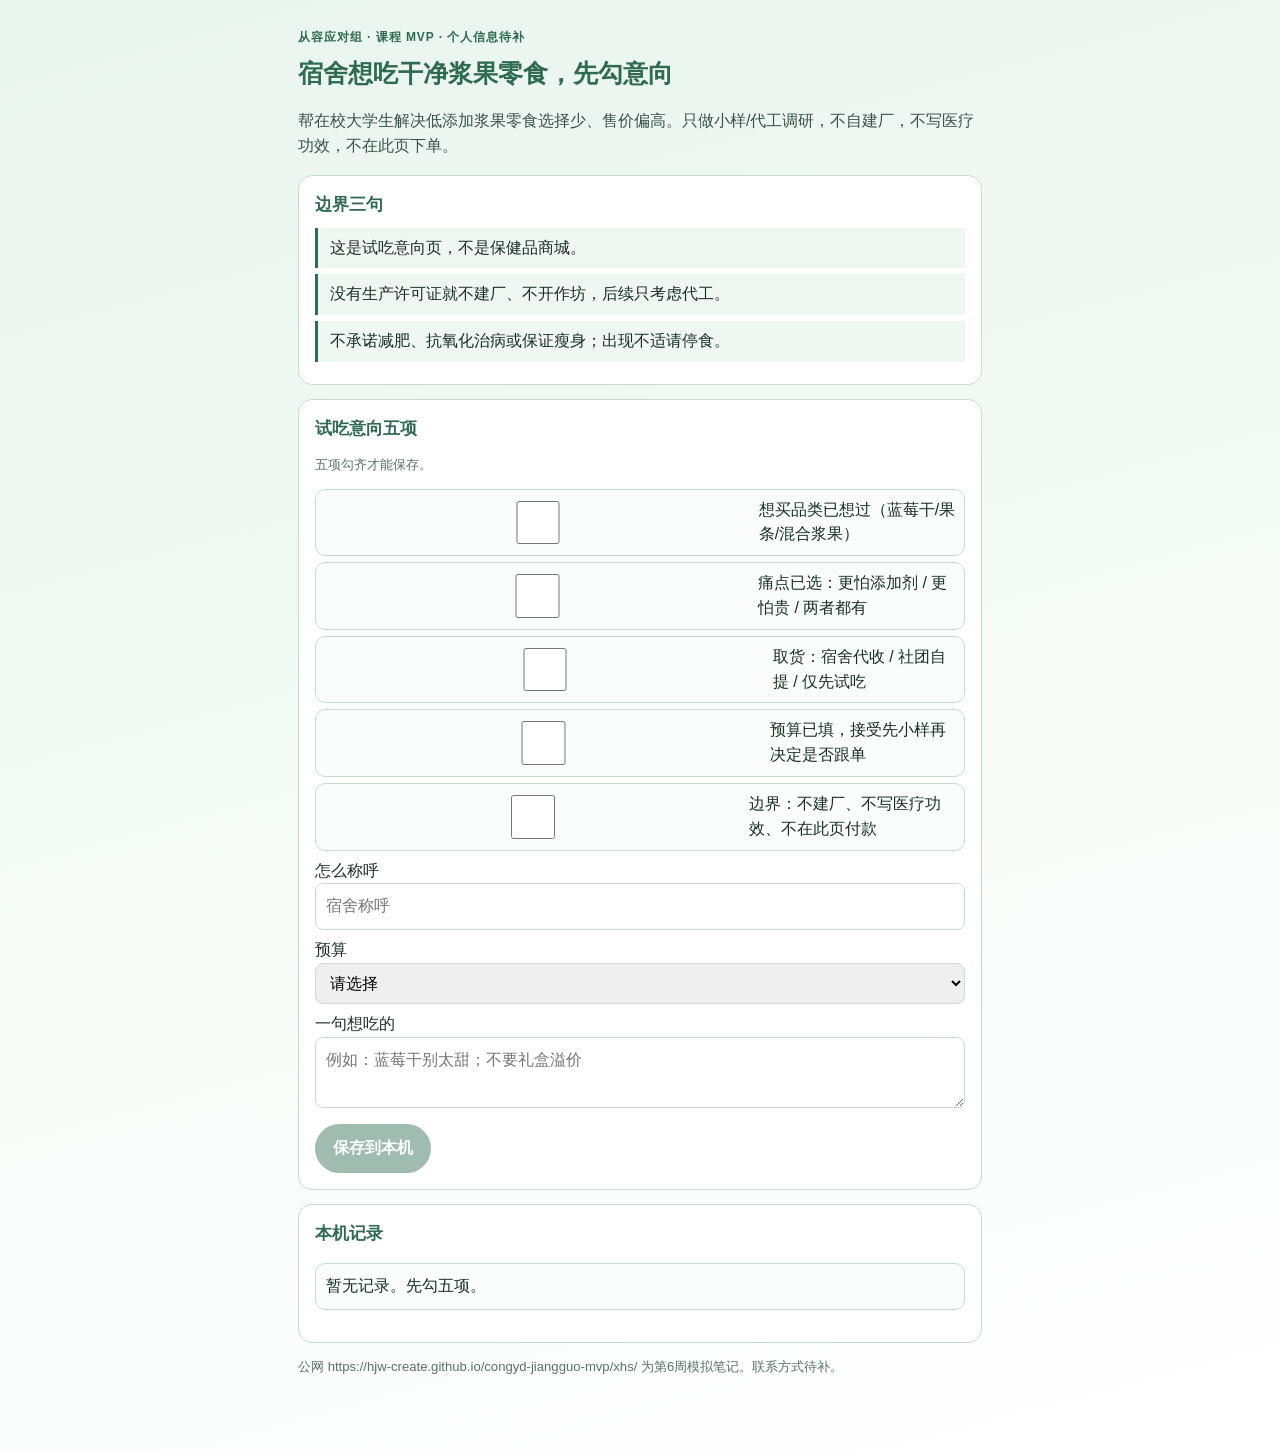
==== index.html @ 35e3295c "add index.html" ====
<!DOCTYPE html>
<html lang="zh-CN">
<head>
<meta charset="utf-8"/><meta name="viewport" content="width=device-width,initial-scale=1"/>
<title>低添加浆果小样意向 · 从容应对组</title>
<style>
:root{--g:#2f6b52;--g2:#3d8a68;--bg:#f4faf6;--ink:#1a2e24;--line:#c5ddd0}
*{box-sizing:border-box}body{margin:0;font-family:"Segoe UI","PingFang SC","Microsoft YaHei",sans-serif;background:linear-gradient(165deg,#e8f5ee,#f4faf6 45%,#fff);color:var(--ink);line-height:1.55}
.wrap{max-width:720px;margin:0 auto;padding:28px 18px 64px}
.kicker{font-size:12px;color:var(--g);font-weight:700;letter-spacing:.08em}
h1{font-size:1.55rem;margin:8px 0 10px;color:var(--g)}
.lead{color:#3a5348}
.card{background:#fff;border:1px solid var(--line);border-radius:14px;padding:16px;margin:14px 0}
.card h2{margin:0 0 10px;color:var(--g);font-size:1.05rem}
.bound span{display:block;background:#eef7f1;border-left:3px solid var(--g);padding:8px 12px;margin:6px 0}
label.ck{display:flex;gap:8px;padding:8px;border:1px solid var(--line);border-radius:10px;margin:6px 0;background:#fafdfb}
.field{margin:8px 0}input,select,textarea{width:100%;padding:10px;border:1px solid var(--line);border-radius:8px;font:inherit}
.btn{background:var(--g);color:#fff;border:0;padding:12px 18px;border-radius:999px;font:inherit;font-weight:700;cursor:pointer}
.btn:disabled{opacity:.45} .err{color:#a33;display:none} .hint{font-size:.82rem;color:#5a7266}
.list{list-style:none;padding:0}.list li{border:1px solid var(--line);border-radius:10px;padding:10px;margin:6px 0;background:#fafdfb}
</style>
</head>
<body>
<div class="wrap">
  <div class="kicker">从容应对组 · 课程 MVP · 个人信息待补</div>
  <h1>宿舍想吃干净浆果零食，先勾意向</h1>
  <p class="lead">帮在校大学生解决低添加浆果零食选择少、售价偏高。只做小样/代工调研，不自建厂，不写医疗功效，不在此页下单。</p>
  <div class="card"><h2>边界三句</h2><div class="bound">
    <span>这是试吃意向页，不是保健品商城。</span>
    <span>没有生产许可证就不建厂、不开作坊，后续只考虑代工。</span>
    <span>不承诺减肥、抗氧化治病或保证瘦身；出现不适请停食。</span>
  </div></div>
  <div class="card"><h2>试吃意向五项</h2>
    <p class="hint">五项勾齐才能保存。</p>
    <form id="f">
      <label class="ck"><input type="checkbox" name="c1"/> 想买品类已想过（蓝莓干/果条/混合浆果）</label>
      <label class="ck"><input type="checkbox" name="c2"/> 痛点已选：更怕添加剂 / 更怕贵 / 两者都有</label>
      <label class="ck"><input type="checkbox" name="c3"/> 取货：宿舍代收 / 社团自提 / 仅先试吃</label>
      <label class="ck"><input type="checkbox" name="c4"/> 预算已填，接受先小样再决定是否跟单</label>
      <label class="ck"><input type="checkbox" name="c5"/> 边界：不建厂、不写医疗功效、不在此页付款</label>
      <div class="field"><span>怎么称呼</span><input name="who" required placeholder="宿舍称呼"/></div>
      <div class="field"><span>预算</span><select name="budget" required><option value="">请选择</option><option>10 以内先尝</option><option>10–25</option><option>25–40</option><option>看克重再说</option></select></div>
      <div class="field"><span>一句想吃的</span><textarea name="note" placeholder="例如：蓝莓干别太甜；不要礼盒溢价"></textarea></div>
      <button class="btn" id="save" type="submit" disabled>保存到本机</button>
      <div class="err" id="err"></div>
    </form>
  </div>
  <div class="card"><h2>本机记录</h2><ul class="list" id="list"><li>暂无</li></ul></div>
  <p class="hint">公网 https://hjw-create.github.io/congyd-jiangguo-mvp/xhs/ 为第6周模拟笔记。联系方式待补。</p>
</div>
<script>
(function(){
  var KEY='congyd_jiangguo_v1';
  var boxes=[].slice.call(document.querySelectorAll('#f input[type=checkbox]'));
  var save=document.getElementById('save');
  function all(){return boxes.every(function(c){return c.checked})}
  boxes.forEach(function(c){c.onchange=function(){save.disabled=!all()}});
  function load(){try{return JSON.parse(localStorage.getItem(KEY)||'[]')}catch(e){return[]}}
  function render(){
    var rows=load(), box=document.getElementById('list');
    if(!rows.length){box.innerHTML='<li>暂无记录。先勾五项。</li>';return}
    box.innerHTML=rows.map(function(r){return '<li>'+r.who+' · '+r.budget+' · '+(r.note||'无备注')+'<div class="hint">'+r.at+'</div></li>'}).join('');
  }
  document.getElementById('f').onsubmit=function(e){
    e.preventDefault();
    var err=document.getElementById('err'); err.style.display='none';
    if(!all()){err.textContent='请先勾齐五项';err.style.display='block';return}
    var fd=new FormData(e.target);
    var rows=load();
    rows.unshift({who:fd.get('who'),budget:fd.get('budget'),note:(fd.get('note')||'').trim(),at:new Date().toLocaleString('zh-CN',{hour12:false})});
    localStorage.setItem(KEY,JSON.stringify(rows.slice(0,40)));
    e.target.reset(); boxes.forEach(function(c){c.checked=false}); save.disabled=true; render();
  };
  render();
})();
</script>
</body>
</html>
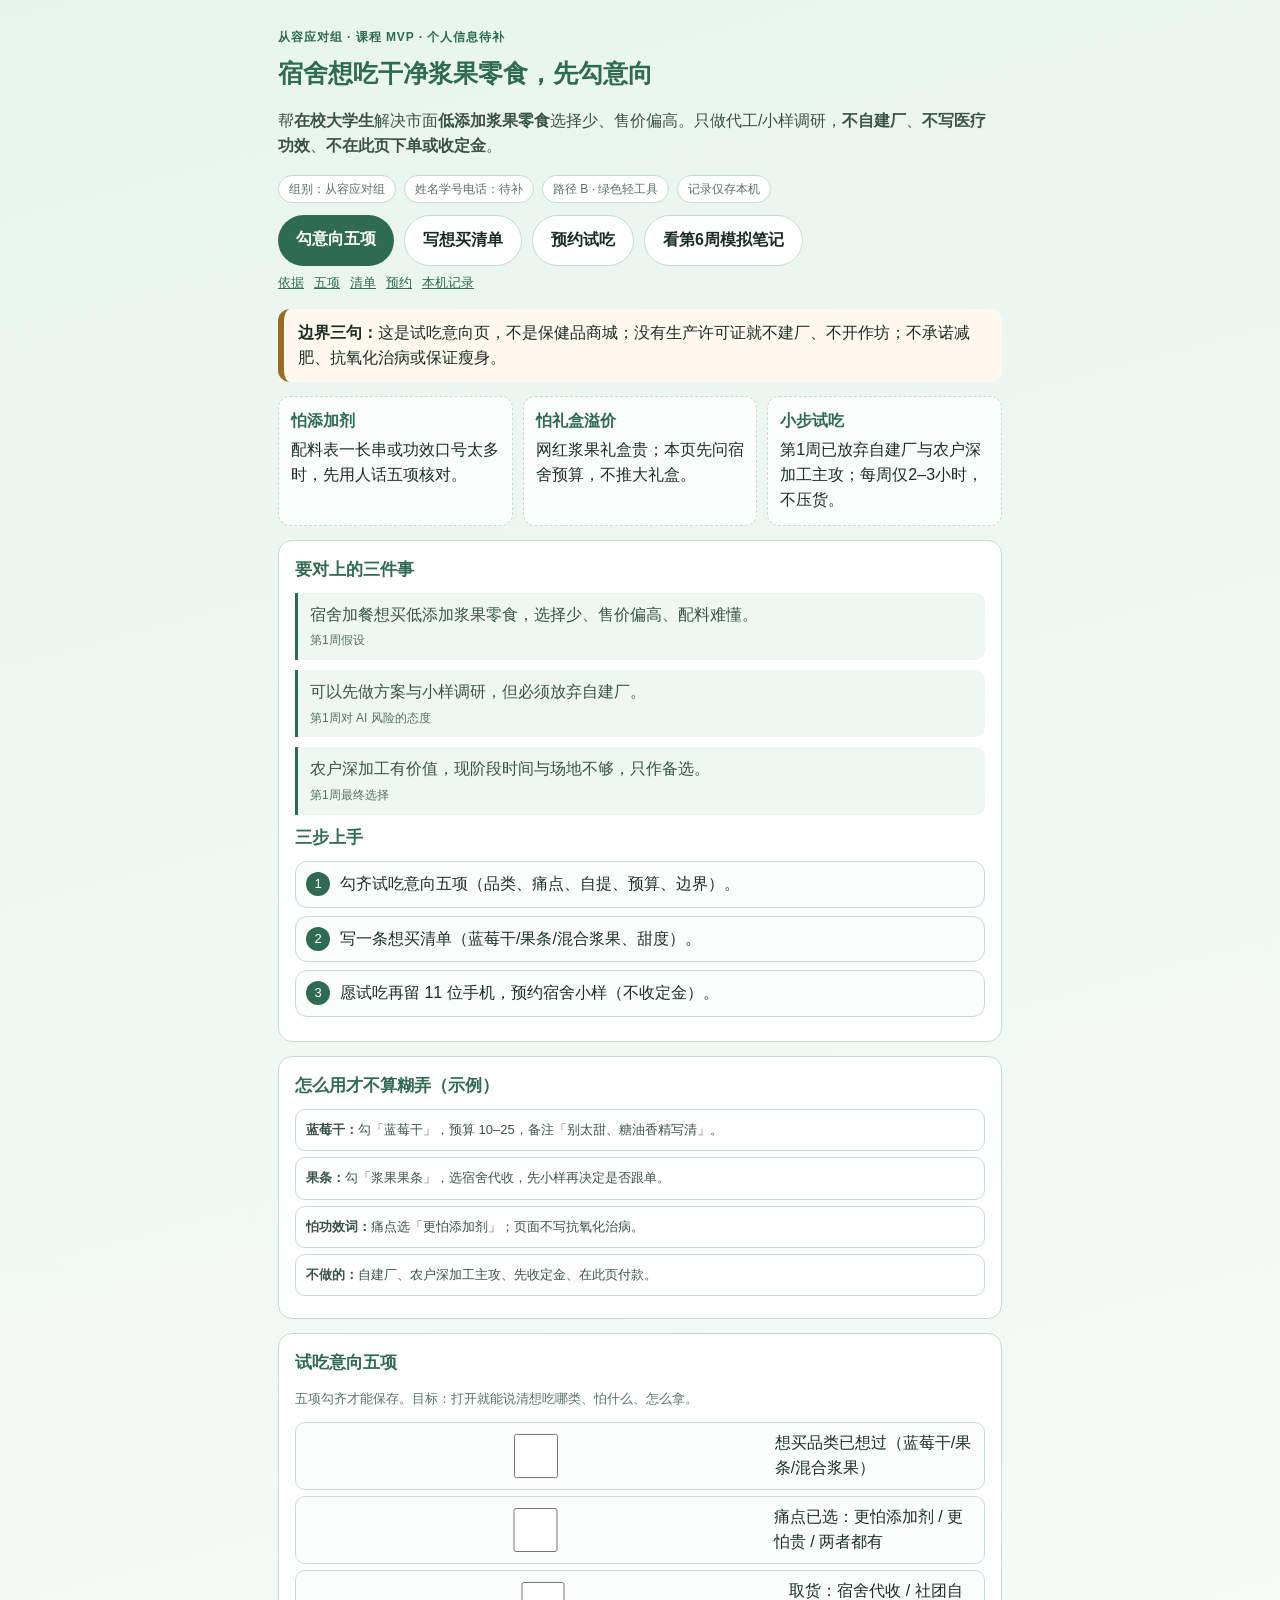
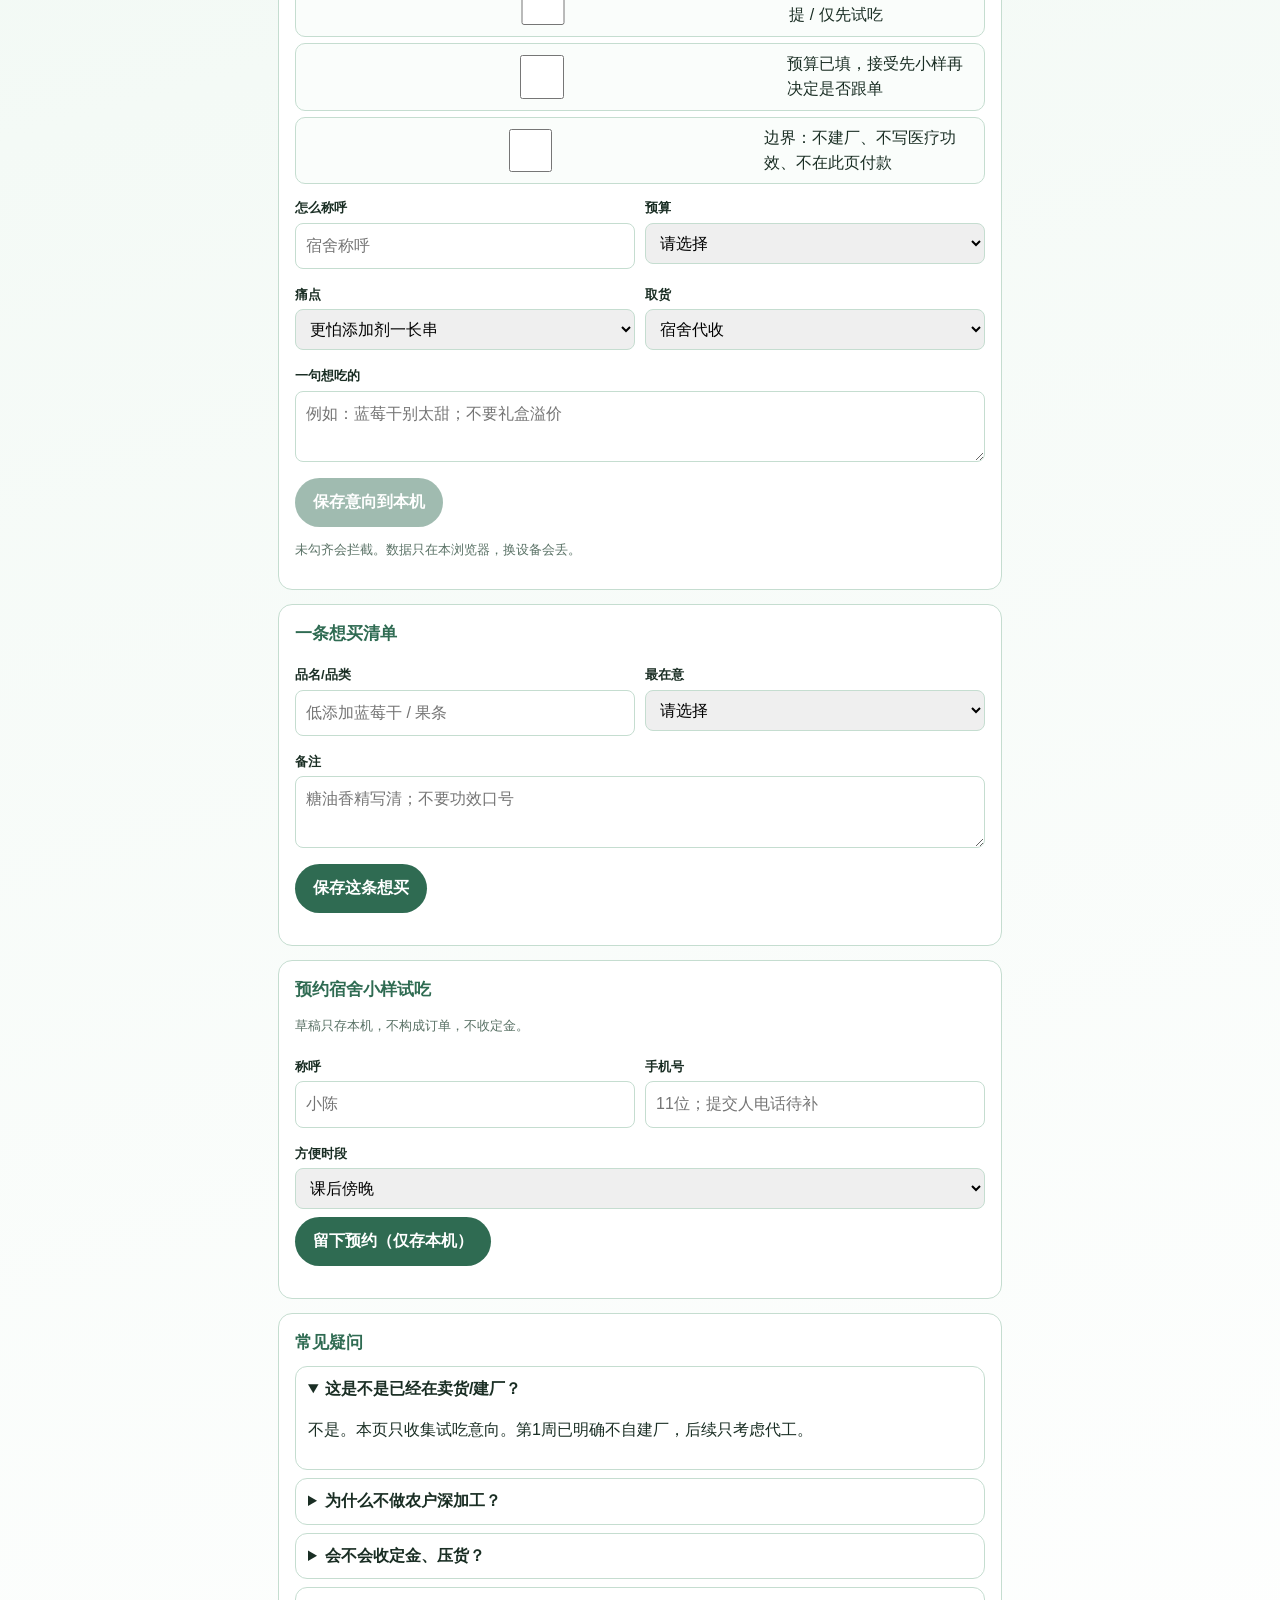
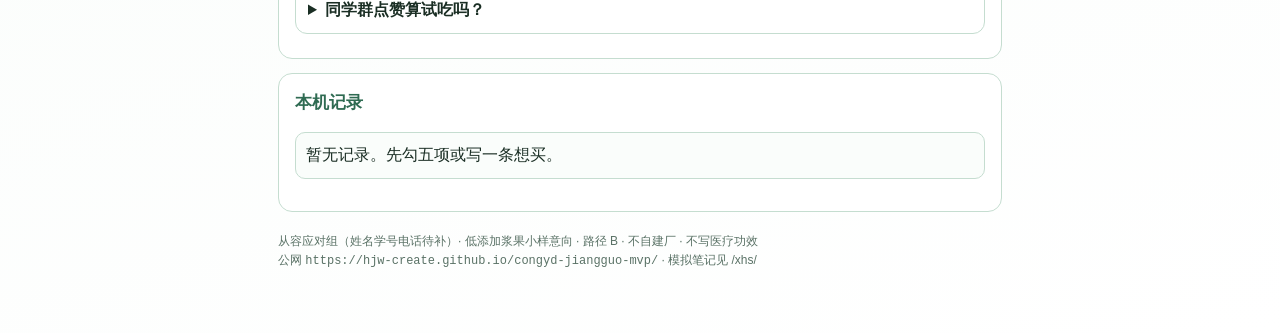
==== commit 63568e51: "add index.html" ====
--- a/index.html
+++ b/index.html
@@ -4,49 +4,181 @@
 <meta charset="utf-8"/><meta name="viewport" content="width=device-width,initial-scale=1"/>
 <title>低添加浆果小样意向 · 从容应对组</title>
 <style>
-:root{--g:#2f6b52;--g2:#3d8a68;--bg:#f4faf6;--ink:#1a2e24;--line:#c5ddd0}
-*{box-sizing:border-box}body{margin:0;font-family:"Segoe UI","PingFang SC","Microsoft YaHei",sans-serif;background:linear-gradient(165deg,#e8f5ee,#f4faf6 45%,#fff);color:var(--ink);line-height:1.55}
-.wrap{max-width:720px;margin:0 auto;padding:28px 18px 64px}
+:root{--g:#2f6b52;--g2:#3d8a68;--bg:#f4faf6;--ink:#1a2e24;--line:#c5ddd0;--warn:#9a6b20}
+*{box-sizing:border-box}html{scroll-behavior:smooth}
+body{margin:0;font-family:"Segoe UI","PingFang SC","Microsoft YaHei",sans-serif;background:linear-gradient(165deg,#e8f5ee,#f4faf6 45%,#fff);color:var(--ink);line-height:1.55}
+.wrap{max-width:760px;margin:0 auto;padding:28px 18px 64px}
 .kicker{font-size:12px;color:var(--g);font-weight:700;letter-spacing:.08em}
 h1{font-size:1.55rem;margin:8px 0 10px;color:var(--g)}
 .lead{color:#3a5348}
+.chips{display:flex;flex-wrap:wrap;gap:8px;margin:12px 0}
+.chip{font-size:12px;background:#fff;border:1px solid var(--line);border-radius:999px;padding:4px 10px;color:#5a7266}
+.cta{display:flex;flex-wrap:wrap;gap:10px;margin:12px 0 4px}
 .card{background:#fff;border:1px solid var(--line);border-radius:14px;padding:16px;margin:14px 0}
 .card h2{margin:0 0 10px;color:var(--g);font-size:1.05rem}
 .bound span{display:block;background:#eef7f1;border-left:3px solid var(--g);padding:8px 12px;margin:6px 0}
-label.ck{display:flex;gap:8px;padding:8px;border:1px solid var(--line);border-radius:10px;margin:6px 0;background:#fafdfb}
-.field{margin:8px 0}input,select,textarea{width:100%;padding:10px;border:1px solid var(--line);border-radius:8px;font:inherit}
-.btn{background:var(--g);color:#fff;border:0;padding:12px 18px;border-radius:999px;font:inherit;font-weight:700;cursor:pointer}
-.btn:disabled{opacity:.45} .err{color:#a33;display:none} .hint{font-size:.82rem;color:#5a7266}
+.g3{display:grid;gap:10px}@media(min-width:640px){.g3{grid-template-columns:repeat(3,1fr)}}
+.risk{padding:12px;border:1px dashed var(--line);border-radius:12px;background:#fafdfb}
+.risk b{display:block;color:var(--g);margin-bottom:4px}
+.q{margin:0 0 10px;padding:10px 12px;background:#eef7f1;border-left:3px solid var(--g);border-radius:0 10px 10px 0;color:#3a5348}
+.q cite{display:block;margin-top:4px;font-size:12px;color:#5a7266;font-style:normal}
+.steps{list-style:none;margin:0;padding:0;counter-reset:s}
+.steps li{counter-increment:s;position:relative;padding:10px 10px 10px 44px;border:1px solid var(--line);border-radius:12px;margin:0 0 8px;background:#fafdfb}
+.steps li::before{content:counter(s);position:absolute;left:10px;top:10px;width:24px;height:24px;border-radius:50%;background:var(--g);color:#fff;font-size:13px;display:flex;align-items:center;justify-content:center}
+label.ck{display:flex;gap:8px;padding:8px;border:1px solid var(--line);border-radius:10px;margin:6px 0;background:#fafdfb;cursor:pointer}
+.field{margin:8px 0}.field>span{display:block;font-size:13px;font-weight:700;margin-bottom:4px}
+input,select,textarea{width:100%;padding:10px;border:1px solid var(--line);border-radius:8px;font:inherit}
+textarea{min-height:64px;resize:vertical}
+.row2{display:grid;gap:10px}@media(min-width:560px){.row2{grid-template-columns:1fr 1fr}}
+.btn{background:var(--g);color:#fff;border:0;padding:12px 18px;border-radius:999px;font:inherit;font-weight:700;cursor:pointer;text-decoration:none;display:inline-block}
+.btn:disabled{opacity:.45}.btn-g{background:#fff;color:var(--ink);border:1px solid var(--line)}
+.err{color:#a33;display:none}.ok{color:#0b6b4a;font-weight:700}.hint{font-size:.82rem;color:#5a7266}
 .list{list-style:none;padding:0}.list li{border:1px solid var(--line);border-radius:10px;padding:10px;margin:6px 0;background:#fafdfb}
+.ex div{padding:10px;border:1px solid var(--line);border-radius:10px;margin:6px 0;font-size:13px;color:#3a5348}
+.warn{padding:12px 14px;border-radius:12px;background:#fff8ee;border-left:6px solid var(--warn);margin:14px 0}
+.faq details{border:1px solid var(--line);border-radius:12px;padding:10px 12px;margin:0 0 8px;background:#fff}
+.faq summary{cursor:pointer;font-weight:700}
+nav a{margin-right:10px;color:var(--g);font-size:13px}
+footer{margin-top:20px;font-size:12px;color:#5a7266}
 </style>
 </head>
 <body>
 <div class="wrap">
   <div class="kicker">从容应对组 · 课程 MVP · 个人信息待补</div>
   <h1>宿舍想吃干净浆果零食，先勾意向</h1>
-  <p class="lead">帮在校大学生解决低添加浆果零食选择少、售价偏高。只做小样/代工调研，不自建厂，不写医疗功效，不在此页下单。</p>
-  <div class="card"><h2>边界三句</h2><div class="bound">
-    <span>这是试吃意向页，不是保健品商城。</span>
-    <span>没有生产许可证就不建厂、不开作坊，后续只考虑代工。</span>
-    <span>不承诺减肥、抗氧化治病或保证瘦身；出现不适请停食。</span>
-  </div></div>
-  <div class="card"><h2>试吃意向五项</h2>
-    <p class="hint">五项勾齐才能保存。</p>
+  <p class="lead">帮<strong>在校大学生</strong>解决市面<strong>低添加浆果零食</strong>选择少、售价偏高。只做代工/小样调研，<strong>不自建厂</strong>、<strong>不写医疗功效</strong>、<strong>不在此页下单或收定金</strong>。</p>
+  <div class="chips">
+    <span class="chip">组别：从容应对组</span>
+    <span class="chip">姓名学号电话：待补</span>
+    <span class="chip">路径 B · 绿色轻工具</span>
+    <span class="chip">记录仅存本机</span>
+  </div>
+  <div class="cta">
+    <a class="btn" href="#pref">勾意向五项</a>
+    <a class="btn btn-g" href="#wish">写想买清单</a>
+    <a class="btn btn-g" href="#book">预约试吃</a>
+    <a class="btn btn-g" href="xhs/">看第6周模拟笔记</a>
+  </div>
+  <nav><a href="#why">依据</a><a href="#pref">五项</a><a href="#wish">清单</a><a href="#book">预约</a><a href="#hist">本机记录</a></nav>
+
+  <div class="warn"><strong>边界三句：</strong>这是试吃意向页，不是保健品商城；没有生产许可证就不建厂、不开作坊；不承诺减肥、抗氧化治病或保证瘦身。</div>
+
+  <div class="g3">
+    <div class="risk"><b>怕添加剂</b>配料表一长串或功效口号太多时，先用人话五项核对。</div>
+    <div class="risk"><b>怕礼盒溢价</b>网红浆果礼盒贵；本页先问宿舍预算，不推大礼盒。</div>
+    <div class="risk"><b>小步试吃</b>第1周已放弃自建厂与农户深加工主攻；每周仅2–3小时，不压货。</div>
+  </div>
+
+  <div class="card" id="why">
+    <h2>要对上的三件事</h2>
+    <blockquote class="q">宿舍加餐想买低添加浆果零食，选择少、售价偏高、配料难懂。<cite>第1周假设</cite></blockquote>
+    <blockquote class="q">可以先做方案与小样调研，但必须放弃自建厂。<cite>第1周对 AI 风险的态度</cite></blockquote>
+    <blockquote class="q">农户深加工有价值，现阶段时间与场地不够，只作备选。<cite>第1周最终选择</cite></blockquote>
+    <h2>三步上手</h2>
+    <ol class="steps">
+      <li>勾齐试吃意向五项（品类、痛点、自提、预算、边界）。</li>
+      <li>写一条想买清单（蓝莓干/果条/混合浆果、甜度）。</li>
+      <li>愿试吃再留 11 位手机，预约宿舍小样（不收定金）。</li>
+    </ol>
+  </div>
+
+  <div class="card">
+    <h2>怎么用才不算糊弄（示例）</h2>
+    <div class="ex">
+      <div><strong>蓝莓干：</strong>勾「蓝莓干」，预算 10–25，备注「别太甜、糖油香精写清」。</div>
+      <div><strong>果条：</strong>勾「浆果果条」，选宿舍代收，先小样再决定是否跟单。</div>
+      <div><strong>怕功效词：</strong>痛点选「更怕添加剂」；页面不写抗氧化治病。</div>
+      <div><strong>不做的：</strong>自建厂、农户深加工主攻、先收定金、在此页付款。</div>
+    </div>
+  </div>
+
+  <div class="card" id="pref">
+    <h2>试吃意向五项</h2>
+    <p class="hint">五项勾齐才能保存。目标：打开就能说清想吃哪类、怕什么、怎么拿。</p>
     <form id="f">
       <label class="ck"><input type="checkbox" name="c1"/> 想买品类已想过（蓝莓干/果条/混合浆果）</label>
       <label class="ck"><input type="checkbox" name="c2"/> 痛点已选：更怕添加剂 / 更怕贵 / 两者都有</label>
       <label class="ck"><input type="checkbox" name="c3"/> 取货：宿舍代收 / 社团自提 / 仅先试吃</label>
       <label class="ck"><input type="checkbox" name="c4"/> 预算已填，接受先小样再决定是否跟单</label>
       <label class="ck"><input type="checkbox" name="c5"/> 边界：不建厂、不写医疗功效、不在此页付款</label>
-      <div class="field"><span>怎么称呼</span><input name="who" required placeholder="宿舍称呼"/></div>
-      <div class="field"><span>预算</span><select name="budget" required><option value="">请选择</option><option>10 以内先尝</option><option>10–25</option><option>25–40</option><option>看克重再说</option></select></div>
+      <div class="row2">
+        <div class="field"><span>怎么称呼</span><input name="who" required placeholder="宿舍称呼"/></div>
+        <div class="field"><span>预算</span>
+          <select name="budget" required>
+            <option value="">请选择</option>
+            <option>10 以内先尝</option>
+            <option>10–25</option>
+            <option>25–40</option>
+            <option>看克重再说</option>
+          </select>
+        </div>
+      </div>
+      <div class="row2">
+        <div class="field"><span>痛点</span>
+          <select name="pain"><option>更怕添加剂一长串</option><option>更怕礼盒溢价</option><option>两者都有</option></select>
+        </div>
+        <div class="field"><span>取货</span>
+          <select name="pickup"><option>宿舍代收</option><option>社团自提</option><option>仅先试吃再定</option></select>
+        </div>
+      </div>
       <div class="field"><span>一句想吃的</span><textarea name="note" placeholder="例如：蓝莓干别太甜；不要礼盒溢价"></textarea></div>
-      <button class="btn" id="save" type="submit" disabled>保存到本机</button>
+      <button class="btn" id="save" type="submit" disabled>保存意向到本机</button>
       <div class="err" id="err"></div>
+      <p class="hint">未勾齐会拦截。数据只在本浏览器，换设备会丢。</p>
     </form>
   </div>
-  <div class="card"><h2>本机记录</h2><ul class="list" id="list"><li>暂无</li></ul></div>
-  <p class="hint">公网 https://hjw-create.github.io/congyd-jiangguo-mvp/xhs/ 为第6周模拟笔记。联系方式待补。</p>
+
+  <div class="card" id="wish">
+    <h2>一条想买清单</h2>
+    <form id="wishForm">
+      <div class="row2">
+        <div class="field"><span>品名/品类</span><input name="item" required placeholder="低添加蓝莓干 / 果条"/></div>
+        <div class="field"><span>最在意</span>
+          <select name="care" required>
+            <option value="">请选择</option>
+            <option>配料说得清</option>
+            <option>甜度适中</option>
+            <option>别被礼盒抬价</option>
+            <option>小包装一次吃完</option>
+          </select>
+        </div>
+      </div>
+      <div class="field"><span>备注</span><textarea name="note" placeholder="糖油香精写清；不要功效口号"></textarea></div>
+      <button class="btn" type="submit">保存这条想买</button>
+      <p class="ok" id="wishMsg"></p>
+    </form>
+  </div>
+
+  <div class="card" id="book">
+    <h2>预约宿舍小样试吃</h2>
+    <p class="hint">草稿只存本机，不构成订单，不收定金。</p>
+    <form id="bookForm">
+      <div class="row2">
+        <div class="field"><span>称呼</span><input name="name" required placeholder="小陈"/></div>
+        <div class="field"><span>手机号</span><input name="phone" required inputmode="numeric" maxlength="11" placeholder="11位；提交人电话待补"/></div>
+      </div>
+      <div class="field"><span>方便时段</span>
+        <select name="slot"><option>课后傍晚</option><option>周末上午</option><option>周末下午</option></select>
+      </div>
+      <button class="btn" type="submit">留下预约（仅存本机）</button>
+      <div class="err" id="bookErr"></div>
+      <p class="ok" id="bookMsg"></p>
+    </form>
+  </div>
+
+  <div class="card faq">
+    <h2>常见疑问</h2>
+    <details open><summary>这是不是已经在卖货/建厂？</summary><p>不是。本页只收集试吃意向。第1周已明确不自建厂，后续只考虑代工。</p></details>
+    <details><summary>为什么不做农户深加工？</summary><p>有价值，但每周仅2–3小时、场地与设备不够，第1周已列为备选。</p></details>
+    <details><summary>会不会收定金、压货？</summary><p>不会。预约不是订单；小规模试吃验证口味与份量。</p></details>
+    <details><summary>同学群点赞算试吃吗？</summary><p>不算。有效样本只计本校在校生宿舍加餐场景。</p></details>
+  </div>
+
+  <div class="card" id="hist"><h2>本机记录</h2><ul class="list" id="list"><li>暂无</li></ul></div>
+  <footer>
+    从容应对组（姓名学号电话待补）· 低添加浆果小样意向 · 路径 B · 不自建厂 · 不写医疗功效<br/>
+    公网 <code>https://hjw-create.github.io/congyd-jiangguo-mvp/</code> · 模拟笔记见 /xhs/
+  </footer>
 </div>
 <script>
 (function(){
@@ -56,20 +188,43 @@
   function all(){return boxes.every(function(c){return c.checked})}
   boxes.forEach(function(c){c.onchange=function(){save.disabled=!all()}});
   function load(){try{return JSON.parse(localStorage.getItem(KEY)||'[]')}catch(e){return[]}}
+  function saveList(rows){localStorage.setItem(KEY,JSON.stringify(rows.slice(0,50)));render()}
   function render(){
     var rows=load(), box=document.getElementById('list');
-    if(!rows.length){box.innerHTML='<li>暂无记录。先勾五项。</li>';return}
-    box.innerHTML=rows.map(function(r){return '<li>'+r.who+' · '+r.budget+' · '+(r.note||'无备注')+'<div class="hint">'+r.at+'</div></li>'}).join('');
+    if(!rows.length){box.innerHTML='<li>暂无记录。先勾五项或写一条想买。</li>';return}
+    box.innerHTML=rows.map(function(r){return '<li><b>'+r.type+'</b> · '+(r.summary||'')+'<div class="hint">'+r.at+'</div></li>'}).join('');
   }
+  function stamp(){return new Date().toLocaleString('zh-CN',{hour12:false})}
   document.getElementById('f').onsubmit=function(e){
     e.preventDefault();
     var err=document.getElementById('err'); err.style.display='none';
     if(!all()){err.textContent='请先勾齐五项';err.style.display='block';return}
     var fd=new FormData(e.target);
     var rows=load();
-    rows.unshift({who:fd.get('who'),budget:fd.get('budget'),note:(fd.get('note')||'').trim(),at:new Date().toLocaleString('zh-CN',{hour12:false})});
-    localStorage.setItem(KEY,JSON.stringify(rows.slice(0,40)));
-    e.target.reset(); boxes.forEach(function(c){c.checked=false}); save.disabled=true; render();
+    rows.unshift({type:'试吃意向',summary:(fd.get('who')||'')+' · '+(fd.get('budget')||'')+' · '+(fd.get('pain')||'')+' · '+(fd.get('note')||'无备注'),at:stamp()});
+    saveList(rows);
+    e.target.reset(); boxes.forEach(function(c){c.checked=false}); save.disabled=true;
+  };
+  document.getElementById('wishForm').onsubmit=function(e){
+    e.preventDefault();
+    var fd=new FormData(e.target);
+    var rows=load();
+    rows.unshift({type:'想买清单',summary:(fd.get('item')||'')+' · '+(fd.get('care')||'')+' · '+((fd.get('note')||'无').trim()),at:stamp()});
+    saveList(rows);
+    document.getElementById('wishMsg').textContent='想买清单已保存。';
+  };
+  document.getElementById('bookForm').onsubmit=function(e){
+    e.preventDefault();
+    var fd=new FormData(e.target);
+    var phone=(fd.get('phone')||'').trim();
+    var err=document.getElementById('bookErr'); err.style.display='none';
+    document.getElementById('bookMsg').textContent='';
+    if(!/^1[3-9]\d{9}$/.test(phone)){err.textContent='请填写11位有效手机号';err.style.display='block';return}
+    var rows=load();
+    rows.unshift({type:'预约试吃',summary:(fd.get('name')||'')+' · '+phone+' · '+(fd.get('slot')||''),at:stamp()});
+    saveList(rows);
+    document.getElementById('bookMsg').textContent='预约草稿已在本机。不收定金。';
+    e.target.reset();
   };
   render();
 })();
